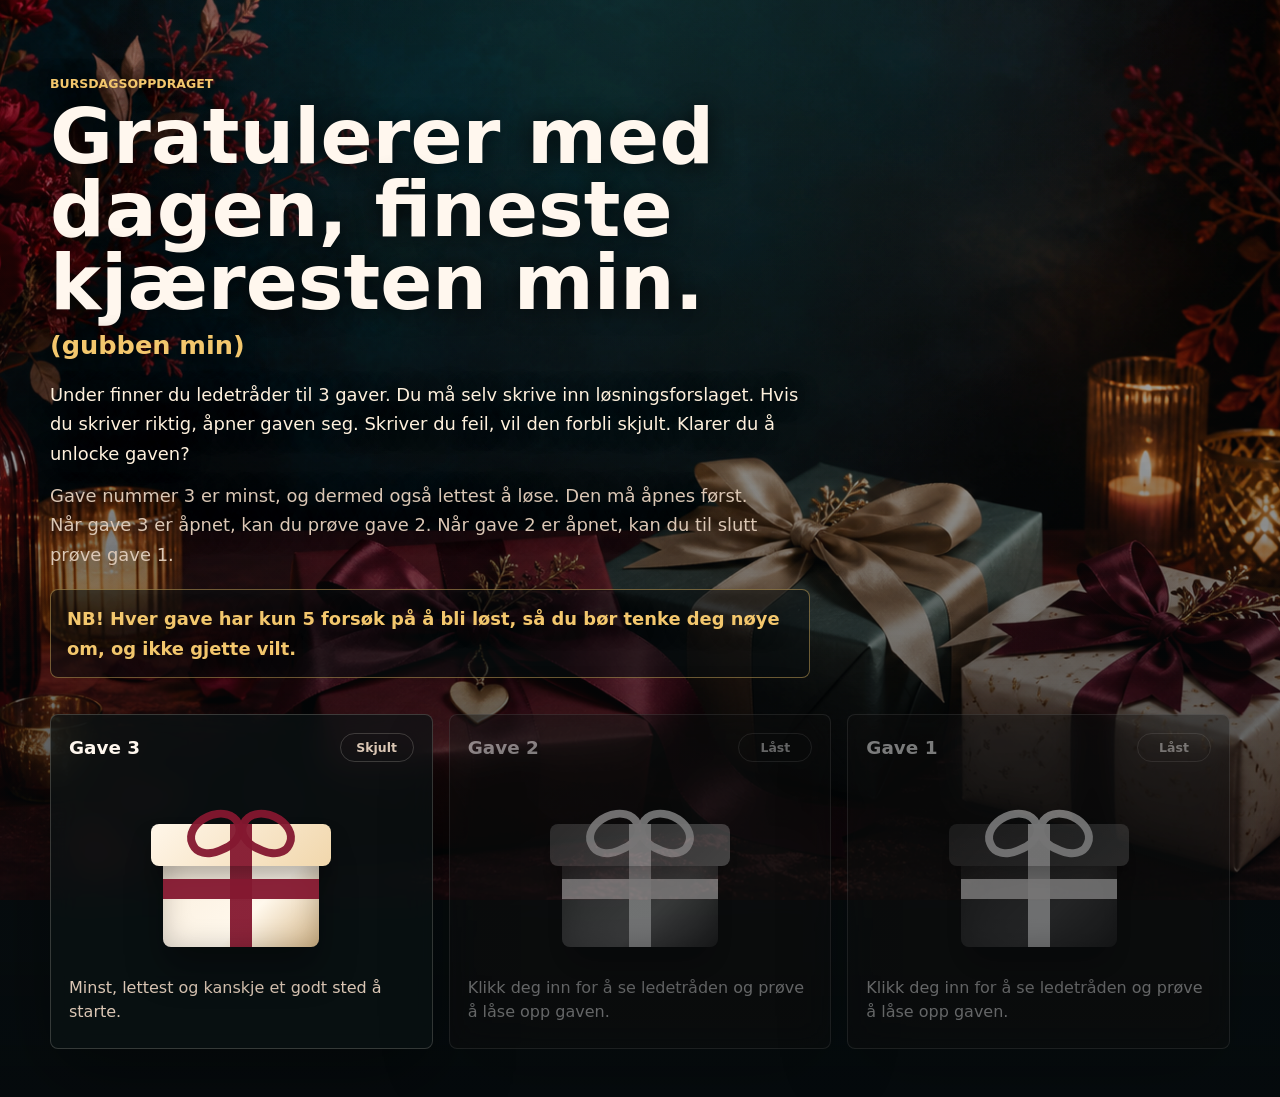
==== index.html @ 5b8dbe2f "ff" ====
<!doctype html>
<html lang="no">
  <head>
    <meta charset="utf-8">
    <meta name="viewport" content="width=device-width, initial-scale=1">
    <title>Bursdagsgaver</title>
    <link rel="stylesheet" href="styles.css">
  </head>
  <body>
    <main class="page-shell">
      <section class="intro" aria-labelledby="page-title" data-home-screen>
        <p class="eyebrow">Bursdagsoppdraget</p>
        <h1 id="page-title">Gratulerer med dagen, fineste kjæresten min.</h1>
        <p class="nickname">(gubben min)</p>
        <p class="description">
          Under finner du ledetråder til 3 gaver. Du må selv skrive inn løsningsforslaget.
          Hvis du skriver riktig, åpner gaven seg. Skriver du feil, vil den forbli skjult.
          Klarer du å unlocke gaven?
        </p>
        <p class="note">
          Gave nummer 3 er minst, og dermed også lettest å løse. Den må åpnes først.
          Når gave 3 er åpnet, kan du prøve gave 2. Når gave 2 er åpnet, kan du til
          slutt prøve gave 1.
        </p>
        <p class="warning">
          NB! Hver gave har kun 5 forsøk på å bli løst, så du bør tenke deg nøye om,
          og ikke gjette vilt.
        </p>
      </section>

      <section class="gift-grid" aria-label="Gaver" data-home-screen>
        <article class="gift-card" data-gift-card="3">
          <div class="gift-topline">
            <span class="gift-number">Gave 3</span>
            <span class="gift-status" data-card-status="3">Skjult</span>
          </div>
          <button class="gift-box" type="button" data-open-gift="3" aria-label="Åpne oppgave for gave 3">
            <span class="gift-lid"></span>
            <span class="gift-ribbon"></span>
            <span class="gift-bow"></span>
          </button>
          <p class="card-copy">Minst, lettest og kanskje et godt sted å starte.</p>
        </article>

        <article class="gift-card" data-gift-card="2">
          <div class="gift-topline">
            <span class="gift-number">Gave 2</span>
            <span class="gift-status" data-card-status="2">Skjult</span>
          </div>
          <button class="gift-box" type="button" data-open-gift="2" aria-label="Åpne oppgave for gave 2">
            <span class="gift-lid"></span>
            <span class="gift-ribbon"></span>
            <span class="gift-bow"></span>
          </button>
          <p class="card-copy">Klikk deg inn for å se ledetråden og prøve å låse opp gaven.</p>
        </article>

        <article class="gift-card" data-gift-card="1">
          <div class="gift-topline">
            <span class="gift-number">Gave 1</span>
            <span class="gift-status" data-card-status="1">Skjult</span>
          </div>
          <button class="gift-box" type="button" data-open-gift="1" aria-label="Åpne oppgave for gave 1">
            <span class="gift-lid"></span>
            <span class="gift-ribbon"></span>
            <span class="gift-bow"></span>
          </button>
          <p class="card-copy">Klikk deg inn for å se ledetråden og prøve å låse opp gaven.</p>
        </article>
      </section>

      <section class="detail-screen" data-detail-screen hidden aria-live="polite">
        <button class="back-button" type="button" data-back-button>Tilbake til gavene</button>
        <article class="detail-panel" data-detail-card>
          <div class="gift-topline">
            <span class="gift-number" data-detail-title>Gave</span>
            <span class="gift-status" data-detail-status>Skjult</span>
          </div>
          <p class="clue" data-detail-clue></p>
          <div class="answer-meta">
            <span data-word-count></span>
            <span data-attempts-left></span>
          </div>
          <div class="answer-pattern" data-answer-pattern aria-label="Svarmønster"></div>
          <form class="answer-form" data-detail-form novalidate>
            <label for="gift-answer">Ditt løsningsforslag</label>
            <div class="answer-row">
              <input id="gift-answer" name="answer" type="text" autocomplete="off" placeholder="Skriv svaret her">
              <button type="submit">Prøv</button>
            </div>
            <p class="feedback" data-detail-feedback aria-live="polite"></p>
          </form>
          <div class="extra-hint" data-extra-hint hidden>
            <button class="hint-button" type="button" data-hint-button>Hint</button>
            <p data-hint-text hidden>Ikke vær fyllesyk om du velger denne :)</p>
          </div>
          <div class="reveal" data-detail-reveal hidden></div>
        </article>
      </section>
    </main>

    <script src="script.js"></script>
  </body>
</html>
---- styles.css ----
:root {
  color-scheme: dark;
  --ink: #fff7ee;
  --muted: #dbc7b5;
  --deep: #091316;
  --panel: rgba(10, 18, 20, 0.72);
  --panel-strong: rgba(9, 14, 16, 0.88);
  --line: rgba(255, 247, 238, 0.18);
  --gold: #f3c76d;
  --cranberry: #8f1735;
  --teal: #1d6c69;
  --cream: #fff1dd;
  --danger: #ff9b9b;
  --success: #9af0c8;
  --shadow: 0 24px 80px rgba(0, 0, 0, 0.42);
}

* {
  box-sizing: border-box;
}

html {
  min-height: 100%;
  font-family: Inter, system-ui, -apple-system, BlinkMacSystemFont, "Segoe UI", sans-serif;
  background: var(--deep);
}

body {
  min-height: 100vh;
  margin: 0;
  color: var(--ink);
  background:
    linear-gradient(180deg, rgba(5, 9, 11, 0.16), rgba(5, 9, 11, 0.78)),
    radial-gradient(circle at top center, rgba(29, 108, 105, 0.34), transparent 34rem),
    url("assets/bursdagsgaver-bg.png") center / cover fixed;
}

button,
input {
  font: inherit;
}

.page-shell {
  width: min(1180px, calc(100% - 32px));
  min-height: 100vh;
  margin: 0 auto;
  padding: 48px 0;
  display: grid;
  align-content: center;
  gap: 30px;
}

.intro {
  max-width: 880px;
  padding: 28px 0 6px;
  text-shadow: 0 2px 22px rgba(0, 0, 0, 0.72);
}

[data-home-screen][hidden] {
  display: none;
}

.eyebrow {
  margin: 0 0 10px;
  color: var(--gold);
  font-size: 0.78rem;
  font-weight: 800;
  letter-spacing: 0;
  text-transform: uppercase;
}

h1 {
  max-width: 780px;
  margin: 0;
  font-size: clamp(2.2rem, 6vw, 5.8rem);
  line-height: 0.95;
  letter-spacing: 0;
}

.nickname {
  margin: 10px 0 0;
  color: var(--gold);
  font-size: clamp(1.15rem, 2vw, 1.65rem);
  font-weight: 700;
}

.description,
.note,
.warning {
  max-width: 760px;
  margin: 20px 0 0;
  color: var(--cream);
  font-size: clamp(1rem, 1.4vw, 1.17rem);
  line-height: 1.65;
}

.note {
  max-width: 720px;
  margin-top: 12px;
  color: var(--muted);
}

.warning {
  max-width: 760px;
  padding: 14px 16px;
  border: 1px solid rgba(243, 199, 109, 0.42);
  border-radius: 8px;
  background: rgba(9, 14, 16, 0.58);
  color: var(--gold);
  font-weight: 800;
}

.gift-grid {
  display: grid;
  grid-template-columns: repeat(3, minmax(0, 1fr));
  gap: 16px;
}

.gift-card {
  min-width: 0;
  min-height: 330px;
  padding: 18px;
  display: grid;
  grid-template-rows: auto 182px auto;
  gap: 16px;
  border: 1px solid var(--line);
  border-radius: 8px;
  background: var(--panel);
  box-shadow: var(--shadow);
  backdrop-filter: blur(16px);
}

.gift-card.unlocked {
  border-color: rgba(154, 240, 200, 0.52);
  background: linear-gradient(180deg, rgba(13, 44, 40, 0.78), rgba(11, 18, 19, 0.82));
}

.gift-card.locked {
  filter: grayscale(1);
  opacity: 0.48;
}

.gift-card.locked .gift-box {
  cursor: not-allowed;
}

.gift-topline {
  display: flex;
  align-items: center;
  justify-content: space-between;
  gap: 12px;
}

.gift-number {
  font-size: 1.15rem;
  font-weight: 800;
}

.gift-status {
  min-width: 74px;
  padding: 6px 9px;
  border: 1px solid var(--line);
  border-radius: 999px;
  color: var(--muted);
  font-size: 0.78rem;
  font-weight: 700;
  text-align: center;
}

.unlocked .gift-status {
  border-color: rgba(154, 240, 200, 0.46);
  color: var(--success);
}

.card-copy {
  min-height: 54px;
  margin: 0;
  color: var(--muted);
  line-height: 1.5;
}

.gift-box {
  position: relative;
  width: min(180px, 76%);
  height: 148px;
  align-self: center;
  justify-self: center;
  margin-top: 8px;
  border: 0;
  background: transparent;
  cursor: pointer;
  transform: translateZ(0);
}

.gift-box:focus-visible,
.back-button:focus-visible,
.hint-button:focus-visible,
.answer-row button:focus-visible,
.answer-row input:focus-visible {
  outline: 3px solid rgba(243, 199, 109, 0.75);
  outline-offset: 4px;
}

.gift-lid,
.gift-ribbon,
.gift-bow,
.gift-box::before {
  position: absolute;
  display: block;
  content: "";
}

.gift-box::before {
  left: 12px;
  right: 12px;
  bottom: 0;
  height: 108px;
  border-radius: 8px;
  background:
    linear-gradient(90deg, transparent 43%, rgba(255, 234, 187, 0.92) 43% 57%, transparent 57%),
    linear-gradient(135deg, #79102b, #b32146 62%, #671426);
  box-shadow: inset 0 0 28px rgba(0, 0, 0, 0.22), 0 22px 36px rgba(0, 0, 0, 0.36);
}

.gift-card[data-gift-card="2"] .gift-box::before {
  background:
    linear-gradient(90deg, transparent 43%, rgba(255, 234, 187, 0.92) 43% 57%, transparent 57%),
    linear-gradient(135deg, #134e50, #23827b 62%, #0d3338);
}

.gift-card[data-gift-card="3"] .gift-box::before {
  background:
    linear-gradient(90deg, transparent 43%, rgba(132, 24, 48, 0.95) 43% 57%, transparent 57%),
    linear-gradient(135deg, #f9eddc, #fff8ec 62%, #d8b98a);
}

.gift-lid {
  left: 0;
  right: 0;
  top: 25px;
  height: 42px;
  border-radius: 8px;
  background:
    linear-gradient(90deg, transparent 44%, rgba(255, 234, 187, 0.96) 44% 56%, transparent 56%),
    linear-gradient(135deg, #8d1636, #c32b52);
  box-shadow: 0 14px 20px rgba(0, 0, 0, 0.26);
  transition: transform 260ms ease;
}

.gift-card[data-gift-card="2"] .gift-lid {
  background:
    linear-gradient(90deg, transparent 44%, rgba(255, 234, 187, 0.96) 44% 56%, transparent 56%),
    linear-gradient(135deg, #176366, #2c9690);
}

.gift-card[data-gift-card="3"] .gift-lid {
  background:
    linear-gradient(90deg, transparent 44%, rgba(132, 24, 48, 0.95) 44% 56%, transparent 56%),
    linear-gradient(135deg, #fff6e9, #f1d7ac);
}

.gift-ribbon {
  left: 12px;
  right: 12px;
  bottom: 48px;
  height: 20px;
  background: rgba(255, 234, 187, 0.88);
}

.gift-card[data-gift-card="3"] .gift-ribbon {
  background: rgba(132, 24, 48, 0.95);
}

.gift-bow {
  left: 50%;
  top: 0;
  width: 84px;
  height: 45px;
  transform: translateX(-50%);
}

.gift-bow::before,
.gift-bow::after {
  position: absolute;
  top: 12px;
  width: 42px;
  height: 28px;
  border: 8px solid rgba(255, 234, 187, 0.95);
  border-radius: 50% 50% 45% 45%;
  content: "";
}

.gift-card[data-gift-card="3"] .gift-bow::before,
.gift-card[data-gift-card="3"] .gift-bow::after {
  border-color: rgba(132, 24, 48, 0.95);
}

.gift-bow::before {
  right: 39px;
  transform: rotate(-24deg);
}

.gift-bow::after {
  left: 39px;
  transform: rotate(24deg);
}

.gift-box:hover .gift-lid,
.gift-box:focus-visible .gift-lid {
  transform: translateY(-8px) rotate(-1deg);
}

.unlocked .gift-lid {
  transform: translateY(-38px) rotate(-7deg);
}

.clue {
  margin: 0;
  color: var(--cream);
  line-height: 1.55;
}

.detail-screen {
  display: grid;
  gap: 16px;
}

.detail-screen[hidden] {
  display: none;
}

.back-button {
  width: fit-content;
  min-height: 42px;
  border: 1px solid var(--line);
  border-radius: 8px;
  padding: 0 14px;
  color: var(--ink);
  background: rgba(9, 14, 16, 0.72);
  font-weight: 800;
  cursor: pointer;
}

.detail-panel {
  width: min(760px, 100%);
  padding: 22px;
  display: grid;
  gap: 18px;
  border: 1px solid var(--line);
  border-radius: 8px;
  background: var(--panel);
  box-shadow: var(--shadow);
  backdrop-filter: blur(16px);
}

.detail-panel.unlocked {
  border-color: rgba(154, 240, 200, 0.52);
  background: linear-gradient(180deg, rgba(13, 44, 40, 0.78), rgba(11, 18, 19, 0.82));
}

.answer-meta {
  display: flex;
  flex-wrap: wrap;
  gap: 8px;
}

.answer-meta span {
  padding: 7px 10px;
  border: 1px solid var(--line);
  border-radius: 999px;
  color: var(--muted);
  background: rgba(255, 255, 255, 0.06);
  font-size: 0.85rem;
  font-weight: 800;
}

.answer-pattern {
  min-height: 52px;
  display: flex;
  flex-wrap: wrap;
  align-items: center;
  gap: 12px;
}

.pattern-word {
  display: inline-flex;
  gap: 5px;
}

.pattern-letter {
  width: clamp(18px, 5vw, 30px);
  height: 36px;
  display: inline-grid;
  place-items: center;
  border-bottom: 3px solid var(--gold);
  color: transparent;
}

.answer-form {
  display: grid;
  gap: 8px;
}

.answer-form label {
  color: var(--muted);
  font-size: 0.84rem;
  font-weight: 700;
}

.answer-row {
  display: grid;
  grid-template-columns: minmax(0, 1fr) auto;
  gap: 8px;
}

.answer-row input {
  width: 100%;
  min-width: 0;
  height: 44px;
  border: 1px solid var(--line);
  border-radius: 8px;
  padding: 0 12px;
  color: var(--ink);
  background: rgba(255, 255, 255, 0.08);
}

.answer-row input::placeholder {
  color: rgba(255, 247, 238, 0.48);
}

.answer-row button {
  height: 44px;
  border: 0;
  border-radius: 8px;
  padding: 0 15px;
  color: #21120a;
  background: var(--gold);
  font-weight: 800;
  cursor: pointer;
}

.feedback {
  min-height: 22px;
  margin: 0;
  color: var(--danger);
  font-size: 0.9rem;
  font-weight: 700;
}

.feedback.success {
  color: var(--success);
}

.extra-hint {
  display: grid;
  justify-items: start;
  gap: 10px;
}

.extra-hint[hidden] {
  display: none;
}

.hint-button {
  min-height: 42px;
  border: 0;
  border-radius: 8px;
  padding: 0 16px;
  color: #062217;
  background: var(--success);
  font-weight: 900;
  cursor: pointer;
}

.extra-hint p {
  margin: 0;
  padding: 12px 14px;
  border: 1px solid rgba(154, 240, 200, 0.38);
  border-radius: 8px;
  color: var(--success);
  background: rgba(8, 31, 25, 0.72);
  font-weight: 800;
}

.reveal {
  align-self: end;
  padding: 16px;
  border: 1px solid rgba(154, 240, 200, 0.32);
  border-radius: 8px;
  background: var(--panel-strong);
}

.reveal h2 {
  margin: 0 0 8px;
  font-size: 1.25rem;
}

.reveal p {
  margin: 0;
  color: var(--cream);
  line-height: 1.55;
}

@media (max-width: 920px) {
  .page-shell {
    align-content: start;
  }

  .gift-grid {
    grid-template-columns: 1fr;
  }

  .gift-card {
    min-height: 0;
    grid-template-rows: auto 170px auto;
  }
}

@media (max-width: 560px) {
  .page-shell {
    width: min(100% - 22px, 1180px);
    padding: 26px 0;
  }

  .intro {
    padding-top: 10px;
  }

  .gift-card {
    padding: 15px;
  }

  .answer-row {
    grid-template-columns: 1fr;
  }

  .answer-row button {
    width: 100%;
  }
}
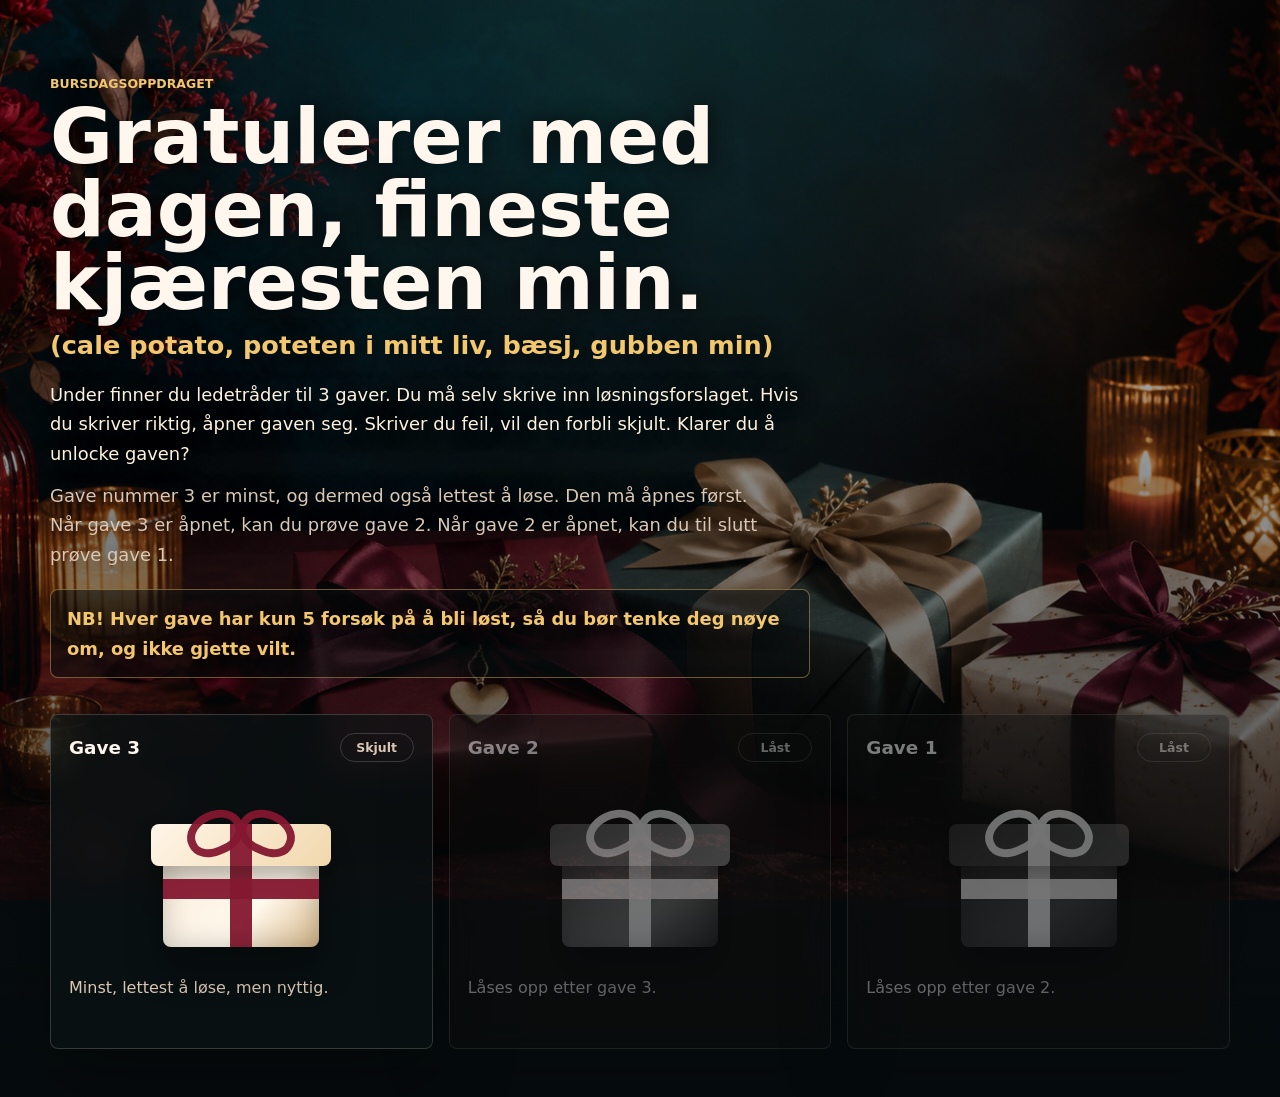
==== commit ff8f4569: "commit" ====
--- a/index.html
+++ b/index.html
@@ -11,7 +11,7 @@
       <section class="intro" aria-labelledby="page-title" data-home-screen>
         <p class="eyebrow">Bursdagsoppdraget</p>
         <h1 id="page-title">Gratulerer med dagen, fineste kjæresten min.</h1>
-        <p class="nickname">(gubben min)</p>
+        <p class="nickname">(cale potato, poteten i mitt liv, bæsj, gubben min)</p>
         <p class="description">
           Under finner du ledetråder til 3 gaver. Du må selv skrive inn løsningsforslaget.
           Hvis du skriver riktig, åpner gaven seg. Skriver du feil, vil den forbli skjult.
@@ -39,7 +39,7 @@
             <span class="gift-ribbon"></span>
             <span class="gift-bow"></span>
           </button>
-          <p class="card-copy">Minst, lettest og kanskje et godt sted å starte.</p>
+          <p class="card-copy" data-card-copy="3">Minst, lettest å løse, men nyttig.</p>
         </article>
 
         <article class="gift-card" data-gift-card="2">
@@ -52,7 +52,7 @@
             <span class="gift-ribbon"></span>
             <span class="gift-bow"></span>
           </button>
-          <p class="card-copy">Klikk deg inn for å se ledetråden og prøve å låse opp gaven.</p>
+          <p class="card-copy" data-card-copy="2">Låses opp etter gave 3.</p>
         </article>
 
         <article class="gift-card" data-gift-card="1">
@@ -65,7 +65,7 @@
             <span class="gift-ribbon"></span>
             <span class="gift-bow"></span>
           </button>
-          <p class="card-copy">Klikk deg inn for å se ledetråden og prøve å låse opp gaven.</p>
+          <p class="card-copy" data-card-copy="1">Låses opp etter gave 2.</p>
         </article>
       </section>
 
@@ -78,8 +78,9 @@
           </div>
           <p class="clue" data-detail-clue></p>
           <div class="answer-meta">
-            <span data-word-count></span>
-            <span data-attempts-left></span>
+            <span class="word-count-badge" data-word-count></span>
+            <span class="hint-info-badge" data-hint-info hidden></span>
+            <span class="attempts-badge" data-attempts-left></span>
           </div>
           <div class="answer-pattern" data-answer-pattern aria-label="Svarmønster"></div>
           <form class="answer-form" data-detail-form novalidate>
--- a/styles.css
+++ b/styles.css
@@ -361,17 +361,39 @@
 .answer-meta {
   display: flex;
   flex-wrap: wrap;
+  align-items: center;
   gap: 8px;
 }
 
 .answer-meta span {
-  padding: 7px 10px;
+  min-height: 42px;
+  display: inline-grid;
+  place-items: center;
+  padding: 7px 12px;
   border: 1px solid var(--line);
   border-radius: 999px;
   color: var(--muted);
   background: rgba(255, 255, 255, 0.06);
   font-size: 0.85rem;
   font-weight: 800;
+}
+
+.answer-meta span[hidden] {
+  display: none;
+}
+
+.word-count-badge {
+  min-width: 92px;
+  border-color: rgba(243, 199, 109, 0.62);
+  color: var(--gold);
+  background: rgba(243, 199, 109, 0.12);
+  text-align: center;
+}
+
+.hint-info-badge {
+  border-color: rgba(154, 240, 200, 0.42);
+  color: var(--success);
+  background: rgba(8, 31, 25, 0.42);
 }
 
 .answer-pattern {
@@ -472,6 +494,70 @@
   cursor: pointer;
 }
 
+.more-button {
+  margin-top: 14px;
+  min-height: 46px;
+  border: 0;
+  border-radius: 8px;
+  padding: 0 18px;
+  color: #1e1200;
+  background: linear-gradient(135deg, #f3c76d, #9af0c8);
+  font-weight: 900;
+  cursor: pointer;
+}
+
+.more-button:focus-visible {
+  outline: 3px solid rgba(154, 240, 200, 0.75);
+  outline-offset: 4px;
+}
+
+.more-content {
+  margin-top: 14px;
+  padding-top: 14px;
+  border-top: 1px solid var(--line);
+}
+
+.more-content[hidden] {
+  display: none;
+}
+
+.more-section {
+  display: grid;
+  gap: 12px;
+}
+
+.more-section ul {
+  margin: 0;
+  padding-left: 20px;
+  color: var(--cream);
+  line-height: 1.55;
+}
+
+.travel-links {
+  display: flex;
+  flex-wrap: wrap;
+  gap: 8px;
+}
+
+.travel-links a {
+  min-height: 36px;
+  display: inline-grid;
+  place-items: center;
+  border: 1px solid rgba(243, 199, 109, 0.4);
+  border-radius: 999px;
+  padding: 0 12px;
+  color: var(--gold);
+  background: rgba(243, 199, 109, 0.1);
+  font-size: 0.88rem;
+  font-weight: 800;
+  text-decoration: none;
+}
+
+.travel-links a:hover {
+  border-color: rgba(154, 240, 200, 0.58);
+  color: var(--success);
+}
+
 .extra-hint p {
   margin: 0;
   padding: 12px 14px;
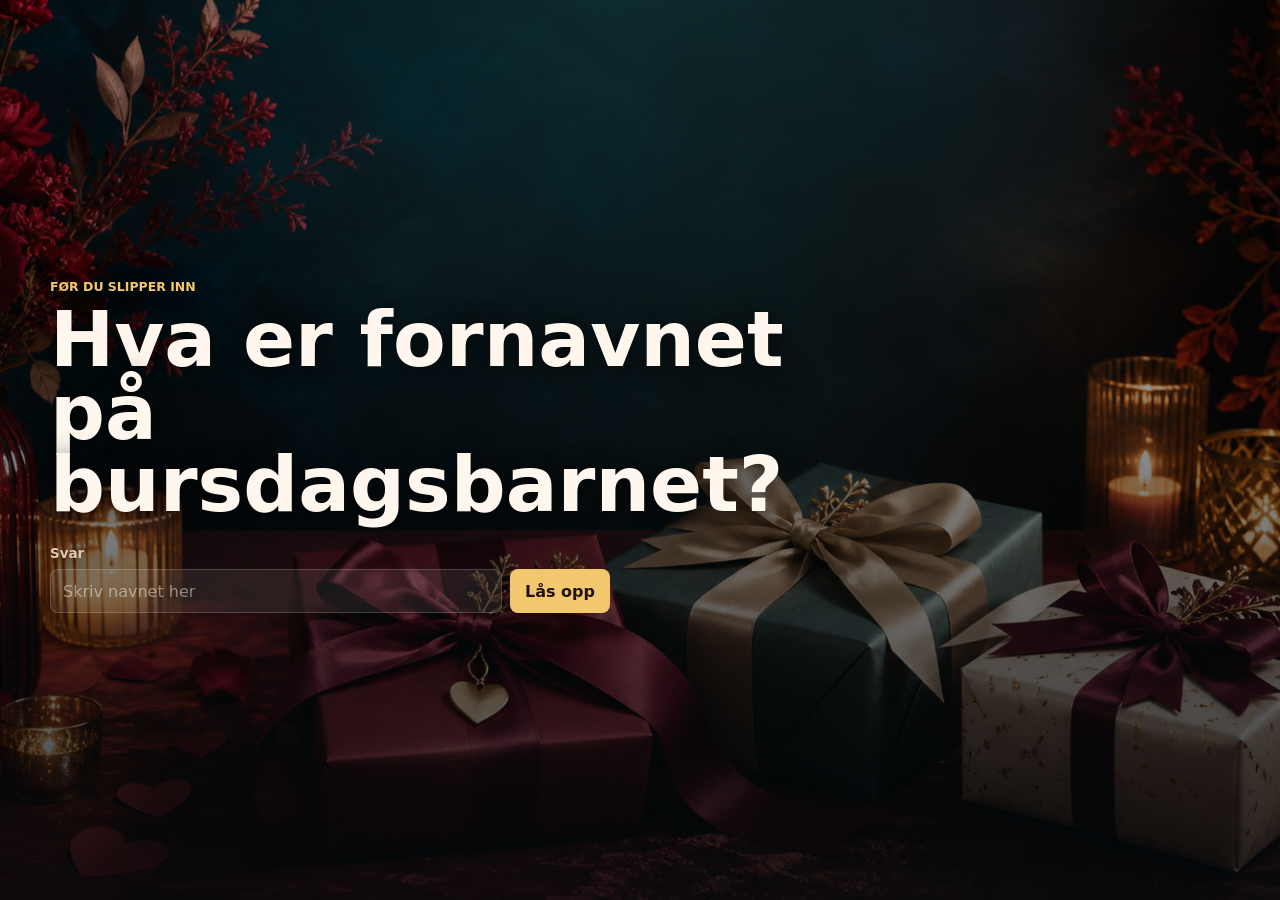
==== commit 583a511f: "yyy" ====
--- a/index.html
+++ b/index.html
@@ -8,7 +8,20 @@
   </head>
   <body>
     <main class="page-shell">
-      <section class="intro" aria-labelledby="page-title" data-home-screen>
+      <section class="gate-screen" data-gate-screen aria-labelledby="gate-title">
+        <p class="eyebrow">Før du slipper inn</p>
+        <h1 id="gate-title">Hva er fornavnet på bursdagsbarnet?</h1>
+        <form class="gate-form" data-gate-form novalidate>
+          <label for="gate-answer">Svar</label>
+          <div class="answer-row">
+            <input id="gate-answer" name="gateAnswer" type="text" autocomplete="off" placeholder="Skriv navnet her">
+            <button type="submit">Lås opp</button>
+          </div>
+          <p class="feedback" data-gate-feedback aria-live="polite"></p>
+        </form>
+      </section>
+
+      <section class="intro" aria-labelledby="page-title" data-home-screen hidden>
         <p class="eyebrow">Bursdagsoppdraget</p>
         <h1 id="page-title">Gratulerer med dagen, fineste kjæresten min.</h1>
         <p class="nickname">(cale potato, poteten i mitt liv, bæsj, gubben min)</p>
@@ -28,7 +41,7 @@
         </p>
       </section>
 
-      <section class="gift-grid" aria-label="Gaver" data-home-screen>
+      <section class="gift-grid" aria-label="Gaver" data-home-screen hidden>
         <article class="gift-card" data-gift-card="3">
           <div class="gift-topline">
             <span class="gift-number">Gave 3</span>
--- a/styles.css
+++ b/styles.css
@@ -50,14 +50,36 @@
   gap: 30px;
 }
 
+.intro,
+.gate-screen {
+  padding: 28px 0 6px;
+  text-shadow: 0 2px 22px rgba(0, 0, 0, 0.72);
+}
+
 .intro {
   max-width: 880px;
-  padding: 28px 0 6px;
-  text-shadow: 0 2px 22px rgba(0, 0, 0, 0.72);
-}
-
+}
+
+.gate-screen {
+  max-width: 880px;
+}
+
+[data-gate-screen][hidden],
 [data-home-screen][hidden] {
   display: none;
+}
+
+.gate-form {
+  max-width: 560px;
+  margin-top: 24px;
+  display: grid;
+  gap: 8px;
+}
+
+.gate-form label {
+  color: var(--muted);
+  font-size: 0.84rem;
+  font-weight: 800;
 }
 
 .eyebrow {
